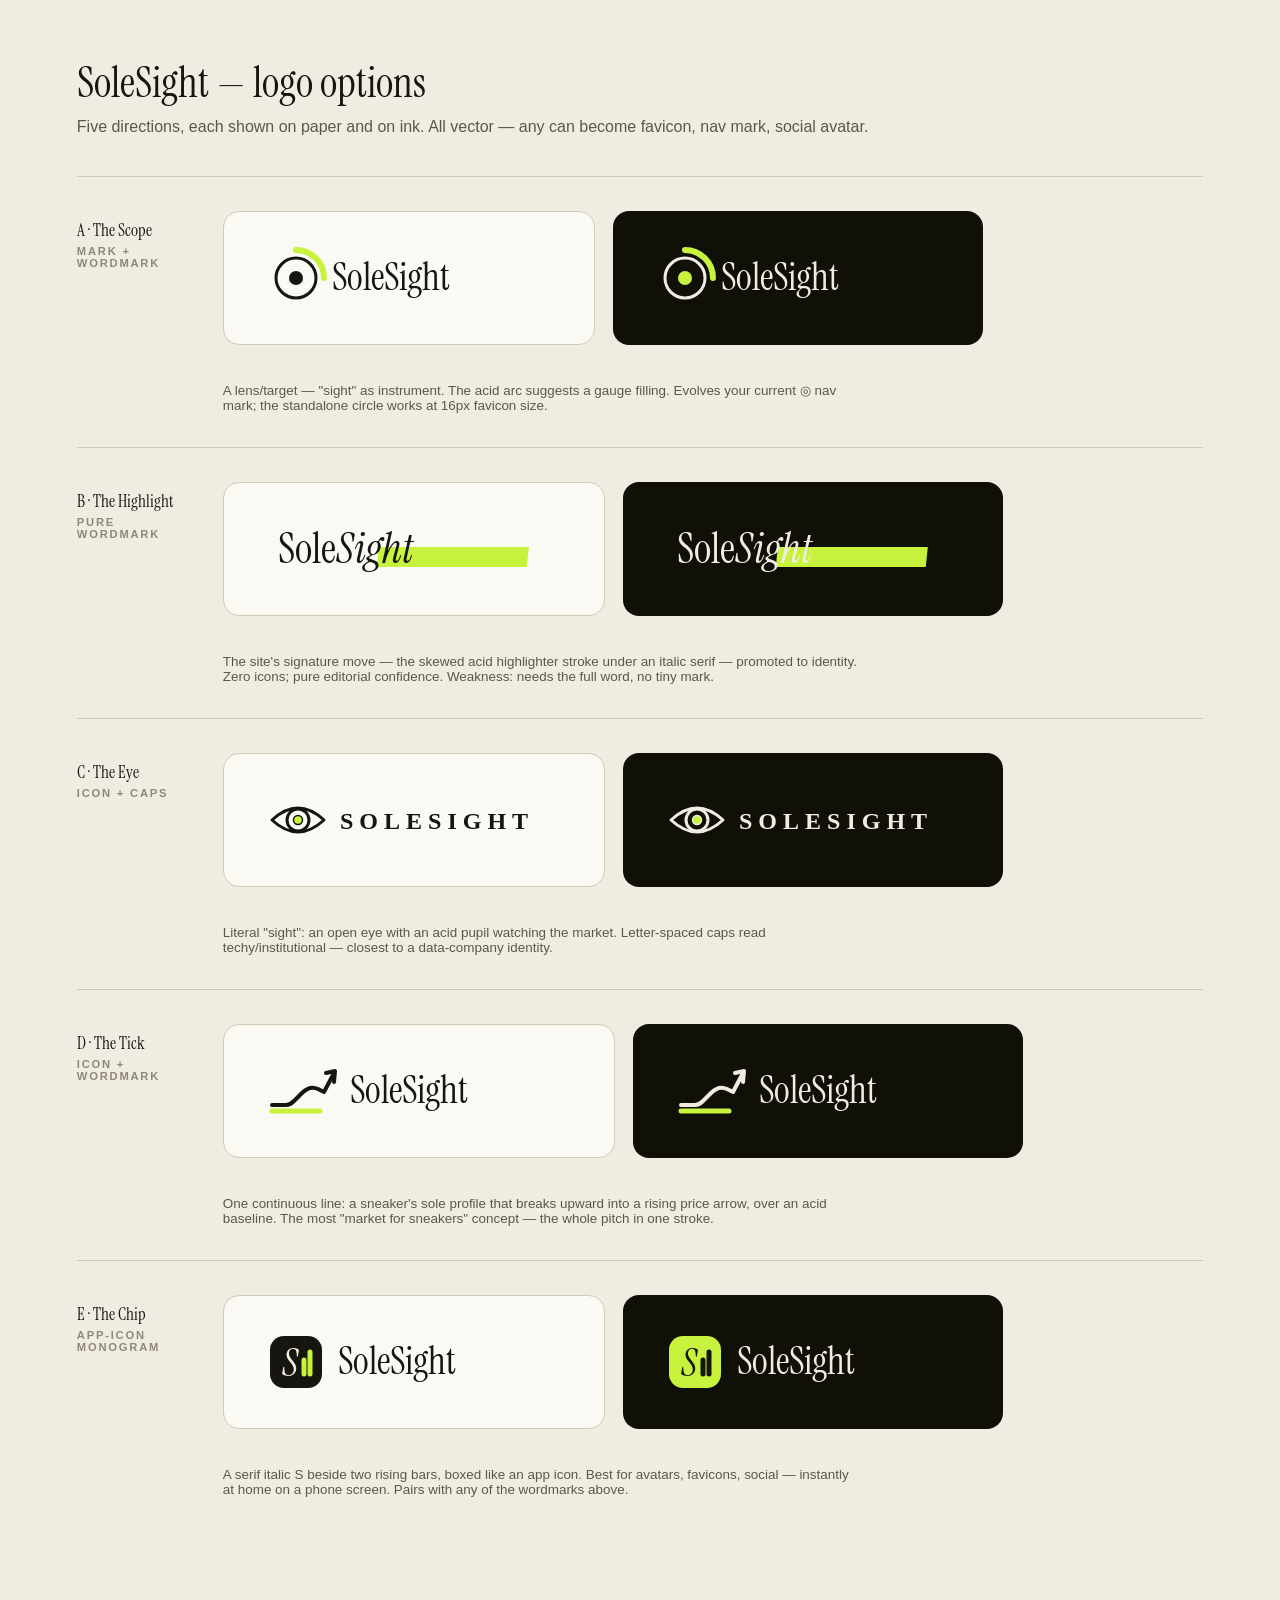
==== web/branding/index.html @ 6c5874c2 "360-degree hero viewer + logo option sheet The most-hyped shoe's hero card is now a full 36-frame 36" ====
<!DOCTYPE html>
<html lang="en">
<head>
<meta charset="UTF-8" />
<meta name="viewport" content="width=device-width, initial-scale=1.0" />
<title>SoleSight — logo options</title>
<link href="https://fonts.googleapis.com/css2?family=Instrument+Serif:ital@0;1&display=swap" rel="stylesheet" />
<link href="https://api.fontshare.com/v2/css?f[]=general-sans@400,500,600,700&display=swap" rel="stylesheet" />
<style>
  :root { --canvas:#F1ECE1; --paper:#FBF9F3; --ink:#16150F; --ink2:#5C574C;
          --ink3:#8E8877; --line:#D3CAB6; --acid:#C7F23E; }
  * { box-sizing: border-box; margin: 0; }
  body { background: var(--canvas); font-family: 'General Sans', sans-serif;
         color: var(--ink); padding: 56px 6vw 80px; }
  h1 { font-family: 'Instrument Serif', serif; font-weight: 400; font-size: 2.6rem; }
  .sub { color: var(--ink2); margin: 8px 0 40px; }
  .opt { display: grid; grid-template-columns: 120px 1fr; gap: 26px;
         align-items: start; padding: 34px 0; border-top: 1px solid var(--line); }
  .opt-tag { font-size: .7rem; font-weight: 700; letter-spacing: .16em;
             text-transform: uppercase; color: var(--ink3); padding-top: 8px; }
  .opt-tag b { display:block; font-size: 1.05rem; color: var(--ink);
               letter-spacing: 0; text-transform: none; margin-bottom: 4px;
               font-family: 'Instrument Serif', serif; font-weight: 400; }
  .swatches { display: flex; flex-wrap: wrap; gap: 18px; }
  .sw { border-radius: 16px; padding: 34px 40px; display: flex;
        align-items: center; justify-content: center; min-width: 300px; }
  .sw.light { background: var(--paper); border: 1px solid var(--line); }
  .sw.dark  { background: #101008; }
  .note { grid-column: 2; font-size: .84rem; color: var(--ink2); margin-top: 12px; max-width: 640px; }
</style>
</head>
<body>
  <h1>SoleSight — logo options</h1>
  <p class="sub">Five directions, each shown on paper and on ink. All vector — any can become favicon, nav mark, social avatar.</p>

  <!-- A · The Scope -->
  <div class="opt">
    <div class="opt-tag"><b>A · The Scope</b>mark + wordmark</div>
    <div class="swatches">
      <div class="sw light">
        <svg width="290" height="64" viewBox="0 0 290 64" xmlns="http://www.w3.org/2000/svg">
          <circle cx="32" cy="32" r="20" fill="none" stroke="#16150F" stroke-width="3"/>
          <circle cx="32" cy="32" r="7" fill="#16150F"/>
          <path d="M 32 4 A 28 28 0 0 1 60 32" fill="none" stroke="#C7F23E" stroke-width="6" stroke-linecap="round"/>
          <text x="68" y="44" font-family="Instrument Serif" font-size="38" fill="#16150F">SoleSight</text>
        </svg>
      </div>
      <div class="sw dark">
        <svg width="290" height="64" viewBox="0 0 290 64" xmlns="http://www.w3.org/2000/svg">
          <circle cx="32" cy="32" r="20" fill="none" stroke="#F1ECE1" stroke-width="3"/>
          <circle cx="32" cy="32" r="7" fill="#C7F23E"/>
          <path d="M 32 4 A 28 28 0 0 1 60 32" fill="none" stroke="#C7F23E" stroke-width="6" stroke-linecap="round"/>
          <text x="68" y="44" font-family="Instrument Serif" font-size="38" fill="#F1ECE1">SoleSight</text>
        </svg>
      </div>
    </div>
    <p class="note">A lens/target — "sight" as instrument. The acid arc suggests a gauge filling. Evolves your current ◎ nav mark; the standalone circle works at 16px favicon size.</p>
  </div>

  <!-- B · The Highlight -->
  <div class="opt">
    <div class="opt-tag"><b>B · The Highlight</b>pure wordmark</div>
    <div class="swatches">
      <div class="sw light">
        <svg width="300" height="64" viewBox="0 0 300 64" xmlns="http://www.w3.org/2000/svg">
          <rect x="118" y="30" width="150" height="20" fill="#C7F23E" transform="skewX(-6)"/>
          <text x="14" y="46" font-family="Instrument Serif" font-size="42" fill="#16150F">Sole<tspan font-style="italic">Sight</tspan></text>
        </svg>
      </div>
      <div class="sw dark">
        <svg width="300" height="64" viewBox="0 0 300 64" xmlns="http://www.w3.org/2000/svg">
          <rect x="118" y="30" width="150" height="20" fill="#C7F23E" transform="skewX(-6)"/>
          <text x="14" y="46" font-family="Instrument Serif" font-size="42" fill="#F1ECE1">Sole<tspan font-style="italic" fill="#F1ECE1">Sight</tspan></text>
        </svg>
      </div>
    </div>
    <p class="note">The site's signature move — the skewed acid highlighter stroke under an italic serif — promoted to identity. Zero icons; pure editorial confidence. Weakness: needs the full word, no tiny mark.</p>
  </div>

  <!-- C · The Eye -->
  <div class="opt">
    <div class="opt-tag"><b>C · The Eye</b>icon + caps</div>
    <div class="swatches">
      <div class="sw light">
        <svg width="300" height="64" viewBox="0 0 300 64" xmlns="http://www.w3.org/2000/svg">
          <path d="M 8 32 Q 34 8 60 32 Q 34 56 8 32 Z" fill="none" stroke="#16150F" stroke-width="3" stroke-linejoin="round"/>
          <circle cx="34" cy="32" r="11" fill="none" stroke="#16150F" stroke-width="3"/>
          <circle cx="34" cy="32" r="4.5" fill="#C7F23E" stroke="#16150F" stroke-width="1.5"/>
          <text x="76" y="41" font-family="General Sans" font-weight="600" font-size="24" letter-spacing="6" fill="#16150F">SOLESIGHT</text>
        </svg>
      </div>
      <div class="sw dark">
        <svg width="300" height="64" viewBox="0 0 300 64" xmlns="http://www.w3.org/2000/svg">
          <path d="M 8 32 Q 34 8 60 32 Q 34 56 8 32 Z" fill="none" stroke="#F1ECE1" stroke-width="3" stroke-linejoin="round"/>
          <circle cx="34" cy="32" r="11" fill="none" stroke="#F1ECE1" stroke-width="3"/>
          <circle cx="34" cy="32" r="4.5" fill="#C7F23E" stroke="#F1ECE1" stroke-width="1.5"/>
          <text x="76" y="41" font-family="General Sans" font-weight="600" font-size="24" letter-spacing="6" fill="#F1ECE1">SOLESIGHT</text>
        </svg>
      </div>
    </div>
    <p class="note">Literal "sight": an open eye with an acid pupil watching the market. Letter-spaced caps read techy/institutional — closest to a data-company identity.</p>
  </div>

  <!-- D · The Tick -->
  <div class="opt">
    <div class="opt-tag"><b>D · The Tick</b>icon + wordmark</div>
    <div class="swatches">
      <div class="sw light">
        <svg width="310" height="64" viewBox="0 0 310 64" xmlns="http://www.w3.org/2000/svg">
          <path d="M 8 46 L 22 46 Q 26 46 30 42 L 38 34 Q 46 26 54 30 L 60 33 L 70 14"
                fill="none" stroke="#16150F" stroke-width="4" stroke-linecap="round" stroke-linejoin="round"/>
          <path d="M 62 14 L 71 12 L 70 23" fill="none" stroke="#16150F" stroke-width="4" stroke-linecap="round" stroke-linejoin="round"/>
          <path d="M 8 52 L 56 52" stroke="#C7F23E" stroke-width="5" stroke-linecap="round"/>
          <text x="86" y="44" font-family="Instrument Serif" font-size="38" fill="#16150F">SoleSight</text>
        </svg>
      </div>
      <div class="sw dark">
        <svg width="310" height="64" viewBox="0 0 310 64" xmlns="http://www.w3.org/2000/svg">
          <path d="M 8 46 L 22 46 Q 26 46 30 42 L 38 34 Q 46 26 54 30 L 60 33 L 70 14"
                fill="none" stroke="#F1ECE1" stroke-width="4" stroke-linecap="round" stroke-linejoin="round"/>
          <path d="M 62 14 L 71 12 L 70 23" fill="none" stroke="#F1ECE1" stroke-width="4" stroke-linecap="round" stroke-linejoin="round"/>
          <path d="M 8 52 L 56 52" stroke="#C7F23E" stroke-width="5" stroke-linecap="round"/>
          <text x="86" y="44" font-family="Instrument Serif" font-size="38" fill="#F1ECE1">SoleSight</text>
        </svg>
      </div>
    </div>
    <p class="note">One continuous line: a sneaker's sole profile that breaks upward into a rising price arrow, over an acid baseline. The most "market for sneakers" concept — the whole pitch in one stroke.</p>
  </div>

  <!-- E · The Chip -->
  <div class="opt">
    <div class="opt-tag"><b>E · The Chip</b>app-icon monogram</div>
    <div class="swatches">
      <div class="sw light">
        <svg width="300" height="64" viewBox="0 0 300 64" xmlns="http://www.w3.org/2000/svg">
          <rect x="6" y="6" width="52" height="52" rx="14" fill="#16150F"/>
          <text x="18" y="46" font-family="Instrument Serif" font-style="italic" font-size="38" fill="#F1ECE1">S</text>
          <path d="M 40 44 L 40 30 M 46 44 L 46 22" stroke="#C7F23E" stroke-width="5" stroke-linecap="round"/>
          <text x="74" y="44" font-family="Instrument Serif" font-size="38" fill="#16150F">SoleSight</text>
        </svg>
      </div>
      <div class="sw dark">
        <svg width="300" height="64" viewBox="0 0 300 64" xmlns="http://www.w3.org/2000/svg">
          <rect x="6" y="6" width="52" height="52" rx="14" fill="#C7F23E"/>
          <text x="18" y="46" font-family="Instrument Serif" font-style="italic" font-size="38" fill="#16150F">S</text>
          <path d="M 40 44 L 40 30 M 46 44 L 46 22" stroke="#16150F" stroke-width="5" stroke-linecap="round"/>
          <text x="74" y="44" font-family="Instrument Serif" font-size="38" fill="#F1ECE1">SoleSight</text>
        </svg>
      </div>
    </div>
    <p class="note">A serif italic S beside two rising bars, boxed like an app icon. Best for avatars, favicons, social — instantly at home on a phone screen. Pairs with any of the wordmarks above.</p>
  </div>
</body>
</html>
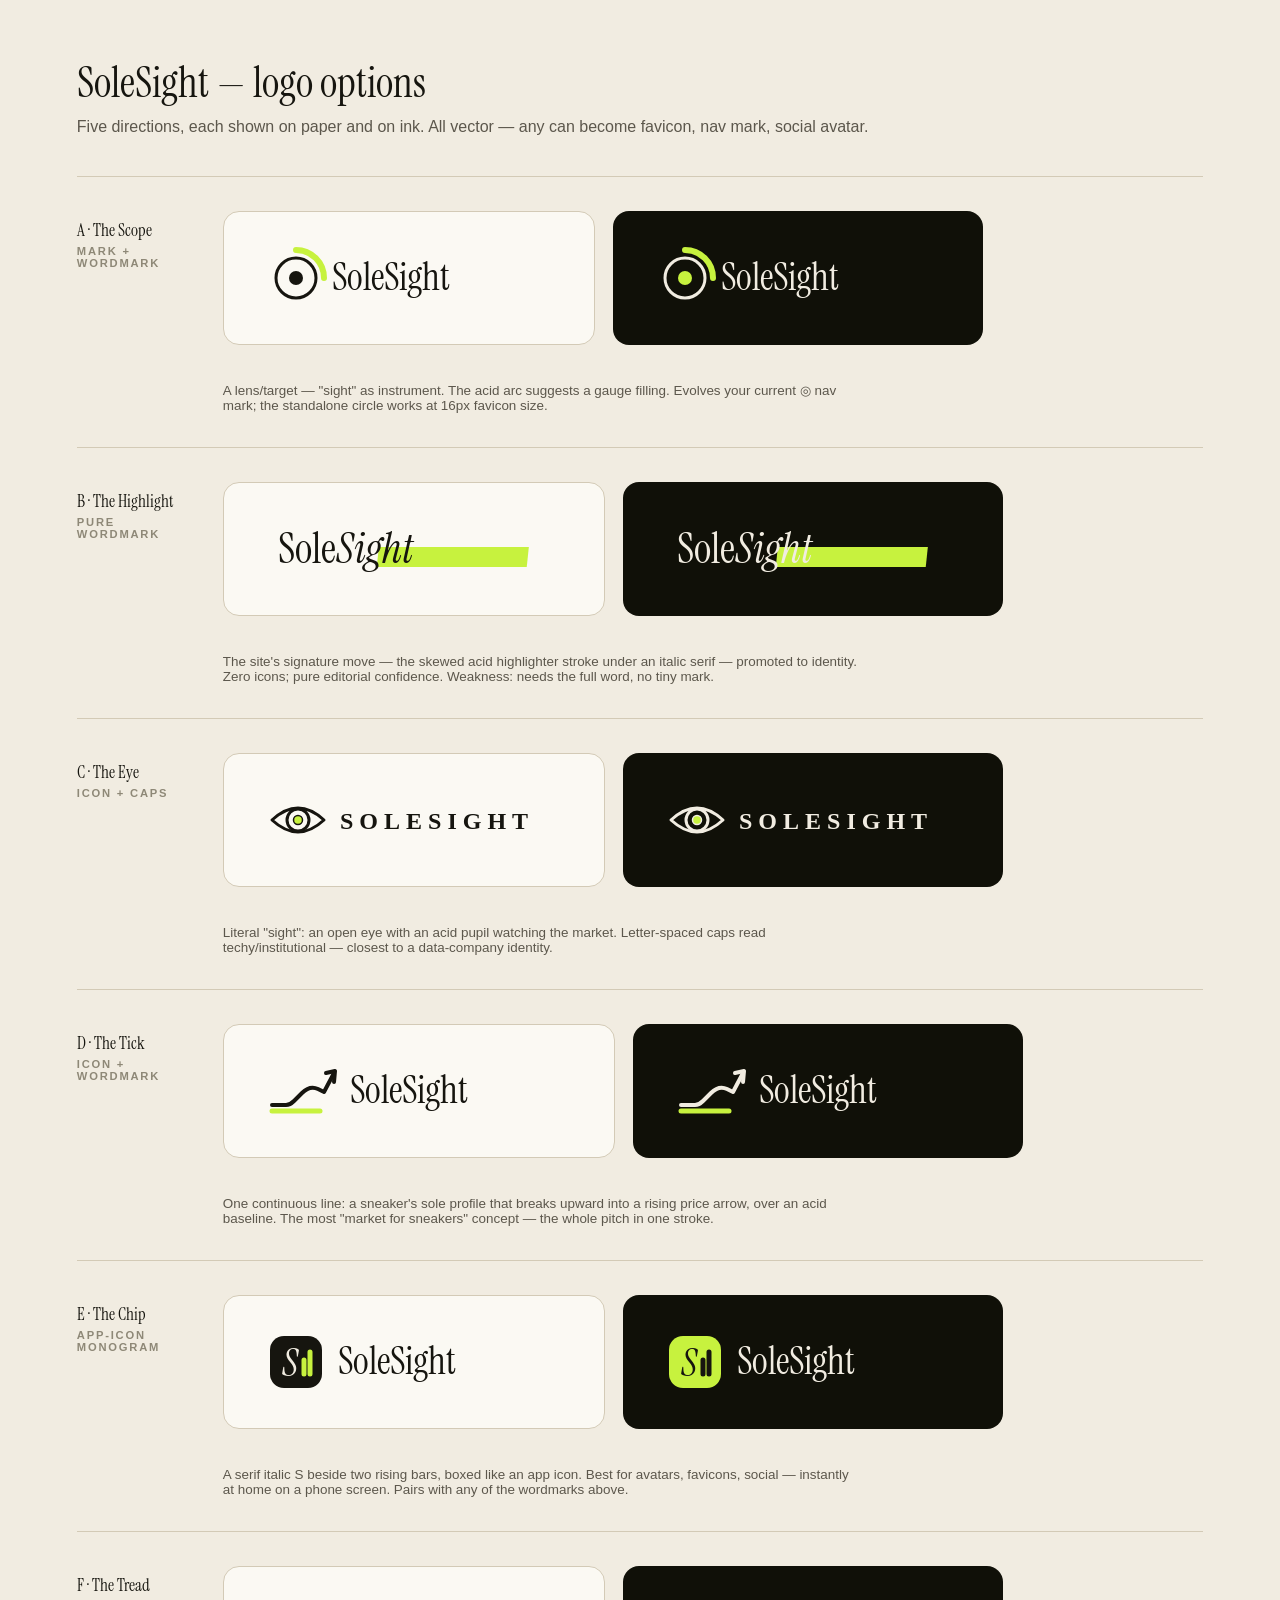
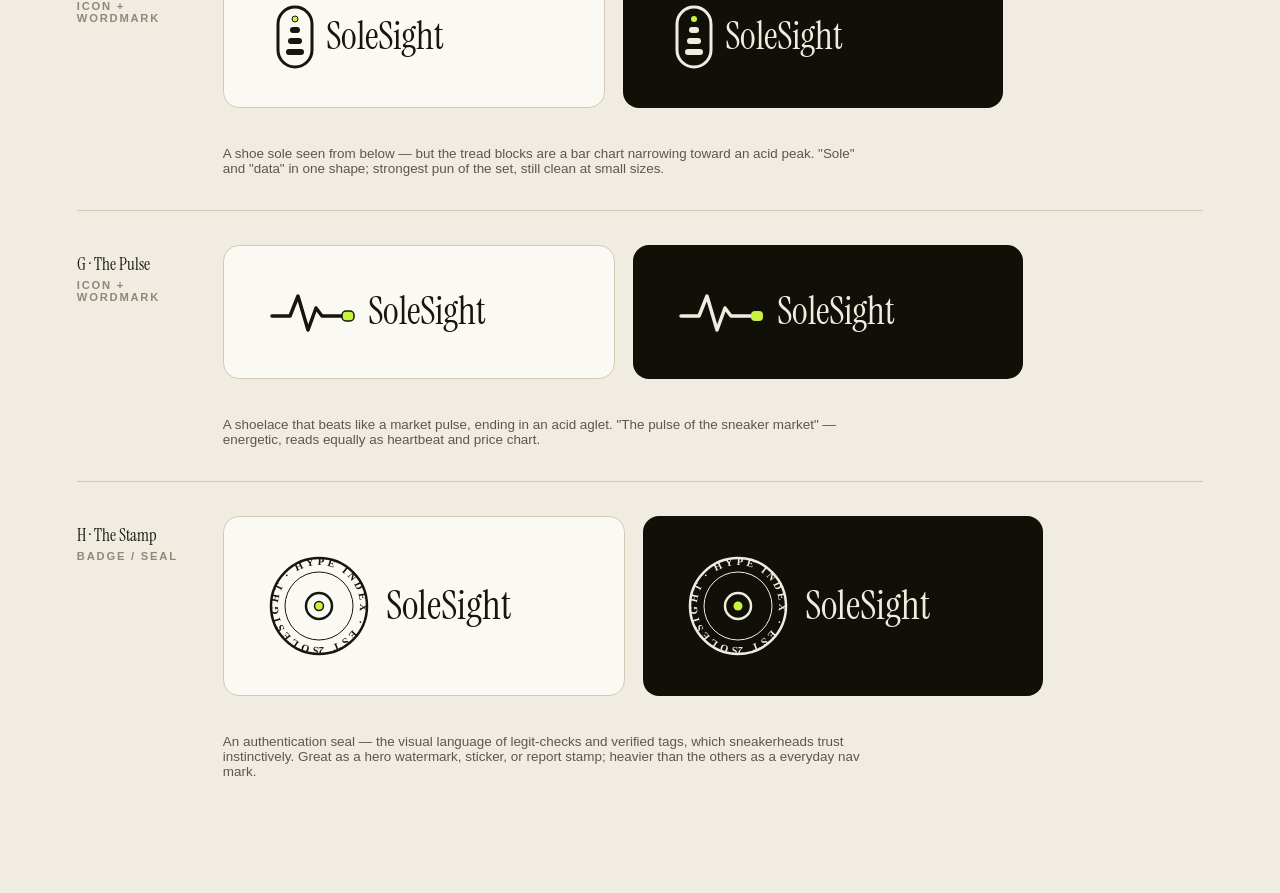
==== commit f1b3b017: "Add three more logo directions: Tread, Pulse, Stamp" ====
--- a/web/branding/index.html
+++ b/web/branding/index.html
@@ -150,5 +150,89 @@
     </div>
     <p class="note">A serif italic S beside two rising bars, boxed like an app icon. Best for avatars, favicons, social — instantly at home on a phone screen. Pairs with any of the wordmarks above.</p>
   </div>
+
+  <!-- F · The Tread -->
+  <div class="opt">
+    <div class="opt-tag"><b>F · The Tread</b>icon + wordmark</div>
+    <div class="swatches">
+      <div class="sw light">
+        <svg width="300" height="72" viewBox="0 0 300 72" xmlns="http://www.w3.org/2000/svg">
+          <rect x="14" y="6" width="34" height="60" rx="17" fill="none" stroke="#16150F" stroke-width="3"/>
+          <rect x="22" y="48" width="18" height="6" rx="3" fill="#16150F"/>
+          <rect x="24" y="37" width="14" height="6" rx="3" fill="#16150F"/>
+          <rect x="26" y="26" width="10" height="6" rx="3" fill="#16150F"/>
+          <rect x="28" y="15" width="6"  height="6" rx="3" fill="#C7F23E" stroke="#16150F" stroke-width="1"/>
+          <text x="62" y="48" font-family="Instrument Serif" font-size="38" fill="#16150F">SoleSight</text>
+        </svg>
+      </div>
+      <div class="sw dark">
+        <svg width="300" height="72" viewBox="0 0 300 72" xmlns="http://www.w3.org/2000/svg">
+          <rect x="14" y="6" width="34" height="60" rx="17" fill="none" stroke="#F1ECE1" stroke-width="3"/>
+          <rect x="22" y="48" width="18" height="6" rx="3" fill="#F1ECE1"/>
+          <rect x="24" y="37" width="14" height="6" rx="3" fill="#F1ECE1"/>
+          <rect x="26" y="26" width="10" height="6" rx="3" fill="#F1ECE1"/>
+          <rect x="28" y="15" width="6"  height="6" rx="3" fill="#C7F23E"/>
+          <text x="62" y="48" font-family="Instrument Serif" font-size="38" fill="#F1ECE1">SoleSight</text>
+        </svg>
+      </div>
+    </div>
+    <p class="note">A shoe sole seen from below — but the tread blocks are a bar chart narrowing toward an acid peak. "Sole" and "data" in one shape; strongest pun of the set, still clean at small sizes.</p>
+  </div>
+
+  <!-- G · The Pulse -->
+  <div class="opt">
+    <div class="opt-tag"><b>G · The Pulse</b>icon + wordmark</div>
+    <div class="swatches">
+      <div class="sw light">
+        <svg width="310" height="64" viewBox="0 0 310 64" xmlns="http://www.w3.org/2000/svg">
+          <path d="M 8 36 L 26 36 L 34 16 L 44 50 L 52 28 L 58 36 L 78 36"
+                fill="none" stroke="#16150F" stroke-width="3.5" stroke-linecap="round" stroke-linejoin="round"/>
+          <rect x="78" y="31" width="12" height="10" rx="4" fill="#C7F23E" stroke="#16150F" stroke-width="1.5"/>
+          <text x="104" y="44" font-family="Instrument Serif" font-size="38" fill="#16150F">SoleSight</text>
+        </svg>
+      </div>
+      <div class="sw dark">
+        <svg width="310" height="64" viewBox="0 0 310 64" xmlns="http://www.w3.org/2000/svg">
+          <path d="M 8 36 L 26 36 L 34 16 L 44 50 L 52 28 L 58 36 L 78 36"
+                fill="none" stroke="#F1ECE1" stroke-width="3.5" stroke-linecap="round" stroke-linejoin="round"/>
+          <rect x="78" y="31" width="12" height="10" rx="4" fill="#C7F23E"/>
+          <text x="104" y="44" font-family="Instrument Serif" font-size="38" fill="#F1ECE1">SoleSight</text>
+        </svg>
+      </div>
+    </div>
+    <p class="note">A shoelace that beats like a market pulse, ending in an acid aglet. "The pulse of the sneaker market" — energetic, reads equally as heartbeat and price chart.</p>
+  </div>
+
+  <!-- H · The Stamp -->
+  <div class="opt">
+    <div class="opt-tag"><b>H · The Stamp</b>badge / seal</div>
+    <div class="swatches">
+      <div class="sw light">
+        <svg width="320" height="110" viewBox="0 0 320 110" xmlns="http://www.w3.org/2000/svg">
+          <defs><path id="circA" d="M 55 96 A 41 41 0 1 1 55.01 96"/></defs>
+          <circle cx="55" cy="55" r="48" fill="none" stroke="#16150F" stroke-width="2.5"/>
+          <circle cx="55" cy="55" r="34" fill="none" stroke="#16150F" stroke-width="1"/>
+          <text font-family="General Sans" font-weight="700" font-size="10.5" letter-spacing="3" fill="#16150F">
+            <textPath href="#circA">SOLESIGHT · HYPE INDEX · EST 2026 ·</textPath></text>
+          <circle cx="55" cy="55" r="13" fill="none" stroke="#16150F" stroke-width="2.5"/>
+          <circle cx="55" cy="55" r="4.5" fill="#C7F23E" stroke="#16150F" stroke-width="1.5"/>
+          <text x="122" y="68" font-family="Instrument Serif" font-size="40" fill="#16150F">SoleSight</text>
+        </svg>
+      </div>
+      <div class="sw dark">
+        <svg width="320" height="110" viewBox="0 0 320 110" xmlns="http://www.w3.org/2000/svg">
+          <defs><path id="circB" d="M 55 96 A 41 41 0 1 1 55.01 96"/></defs>
+          <circle cx="55" cy="55" r="48" fill="none" stroke="#F1ECE1" stroke-width="2.5"/>
+          <circle cx="55" cy="55" r="34" fill="none" stroke="#F1ECE1" stroke-width="1"/>
+          <text font-family="General Sans" font-weight="700" font-size="10.5" letter-spacing="3" fill="#F1ECE1">
+            <textPath href="#circB">SOLESIGHT · HYPE INDEX · EST 2026 ·</textPath></text>
+          <circle cx="55" cy="55" r="13" fill="none" stroke="#F1ECE1" stroke-width="2.5"/>
+          <circle cx="55" cy="55" r="4.5" fill="#C7F23E"/>
+          <text x="122" y="68" font-family="Instrument Serif" font-size="40" fill="#F1ECE1">SoleSight</text>
+        </svg>
+      </div>
+    </div>
+    <p class="note">An authentication seal — the visual language of legit-checks and verified tags, which sneakerheads trust instinctively. Great as a hero watermark, sticker, or report stamp; heavier than the others as a everyday nav mark.</p>
+  </div>
 </body>
 </html>
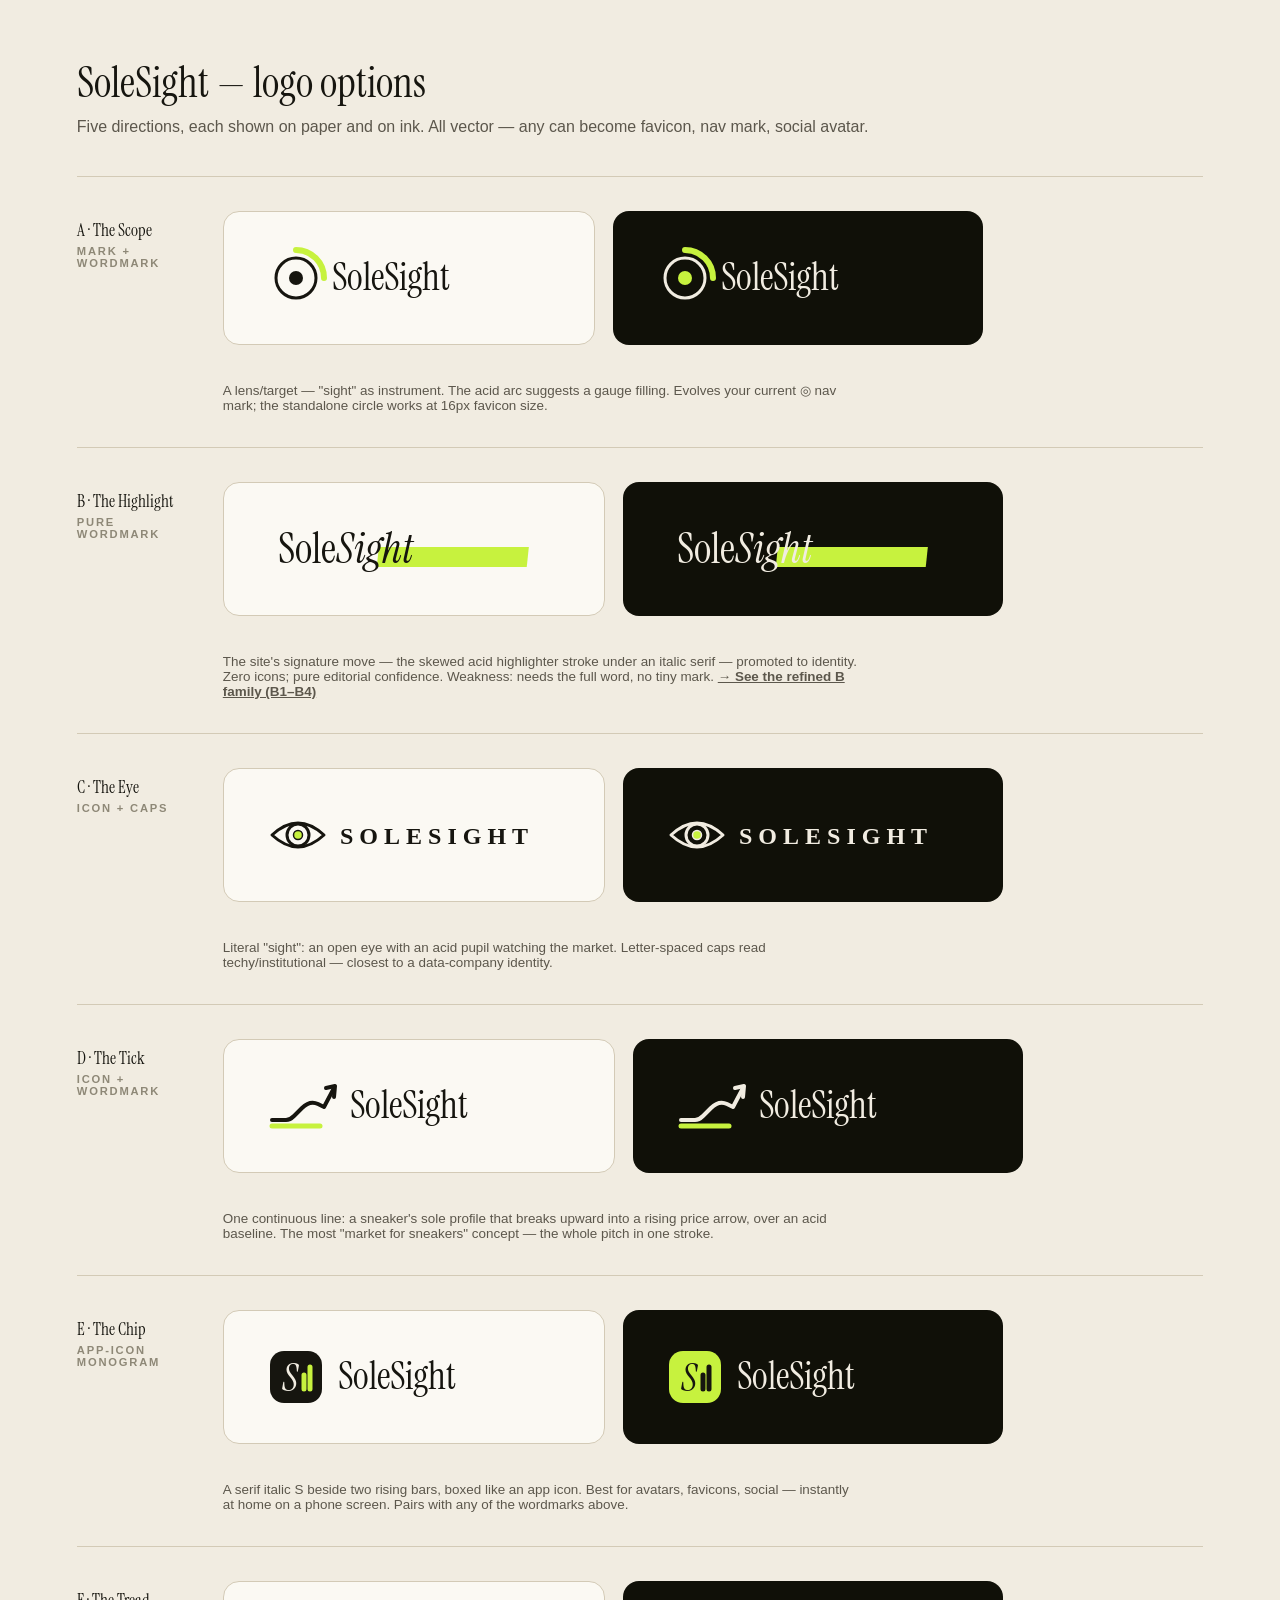
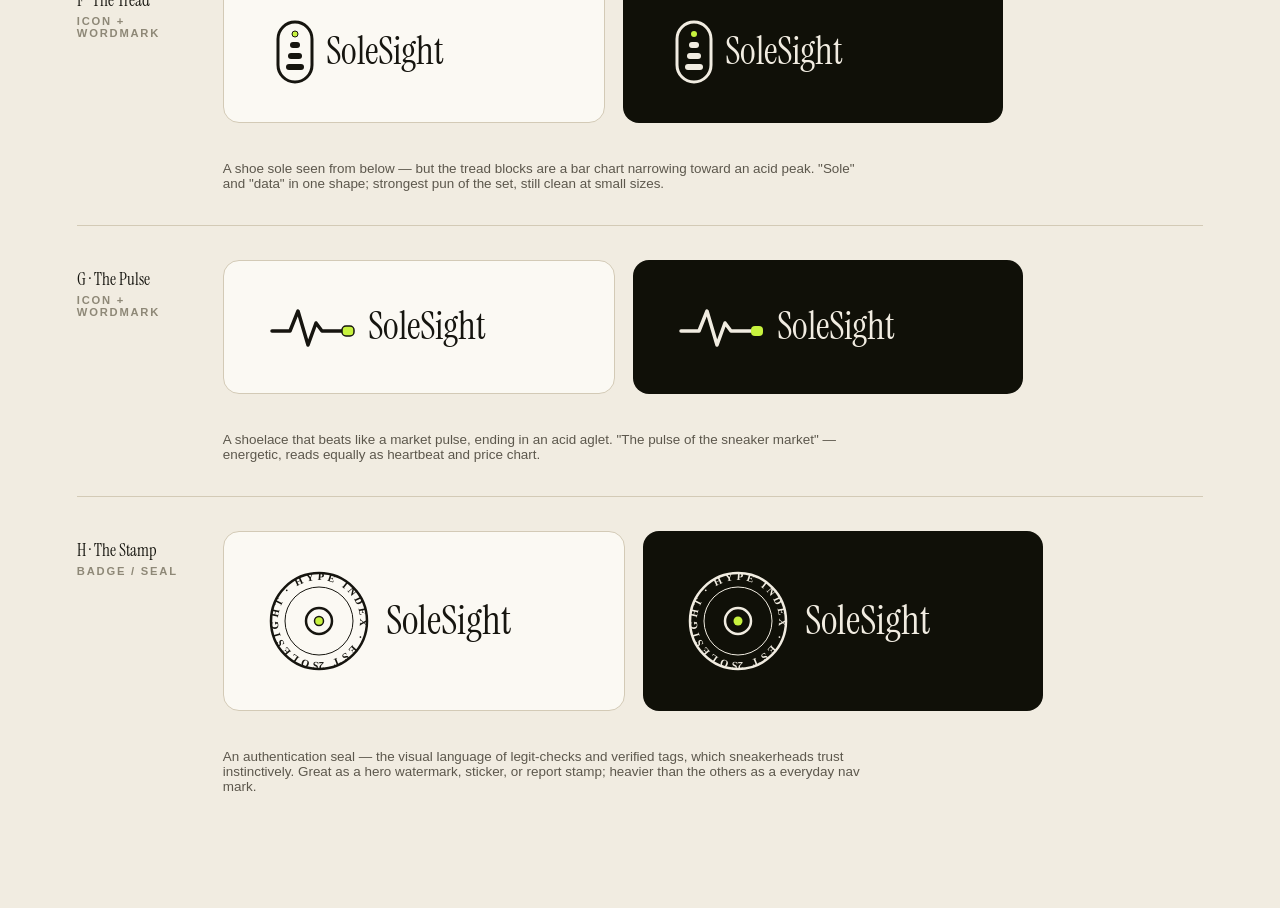
==== commit d6faf9b1: "Refined B-family logo studies: swash, marker, period, tittle" ====
--- a/web/branding/index.html
+++ b/web/branding/index.html
@@ -74,7 +74,7 @@
         </svg>
       </div>
     </div>
-    <p class="note">The site's signature move — the skewed acid highlighter stroke under an italic serif — promoted to identity. Zero icons; pure editorial confidence. Weakness: needs the full word, no tiny mark.</p>
+    <p class="note">The site's signature move — the skewed acid highlighter stroke under an italic serif — promoted to identity. Zero icons; pure editorial confidence. Weakness: needs the full word, no tiny mark. <b><a href="b.html" style="color:inherit; text-decoration:underline">→ See the refined B family (B1–B4)</a></b></p>
   </div>
 
   <!-- C · The Eye -->
